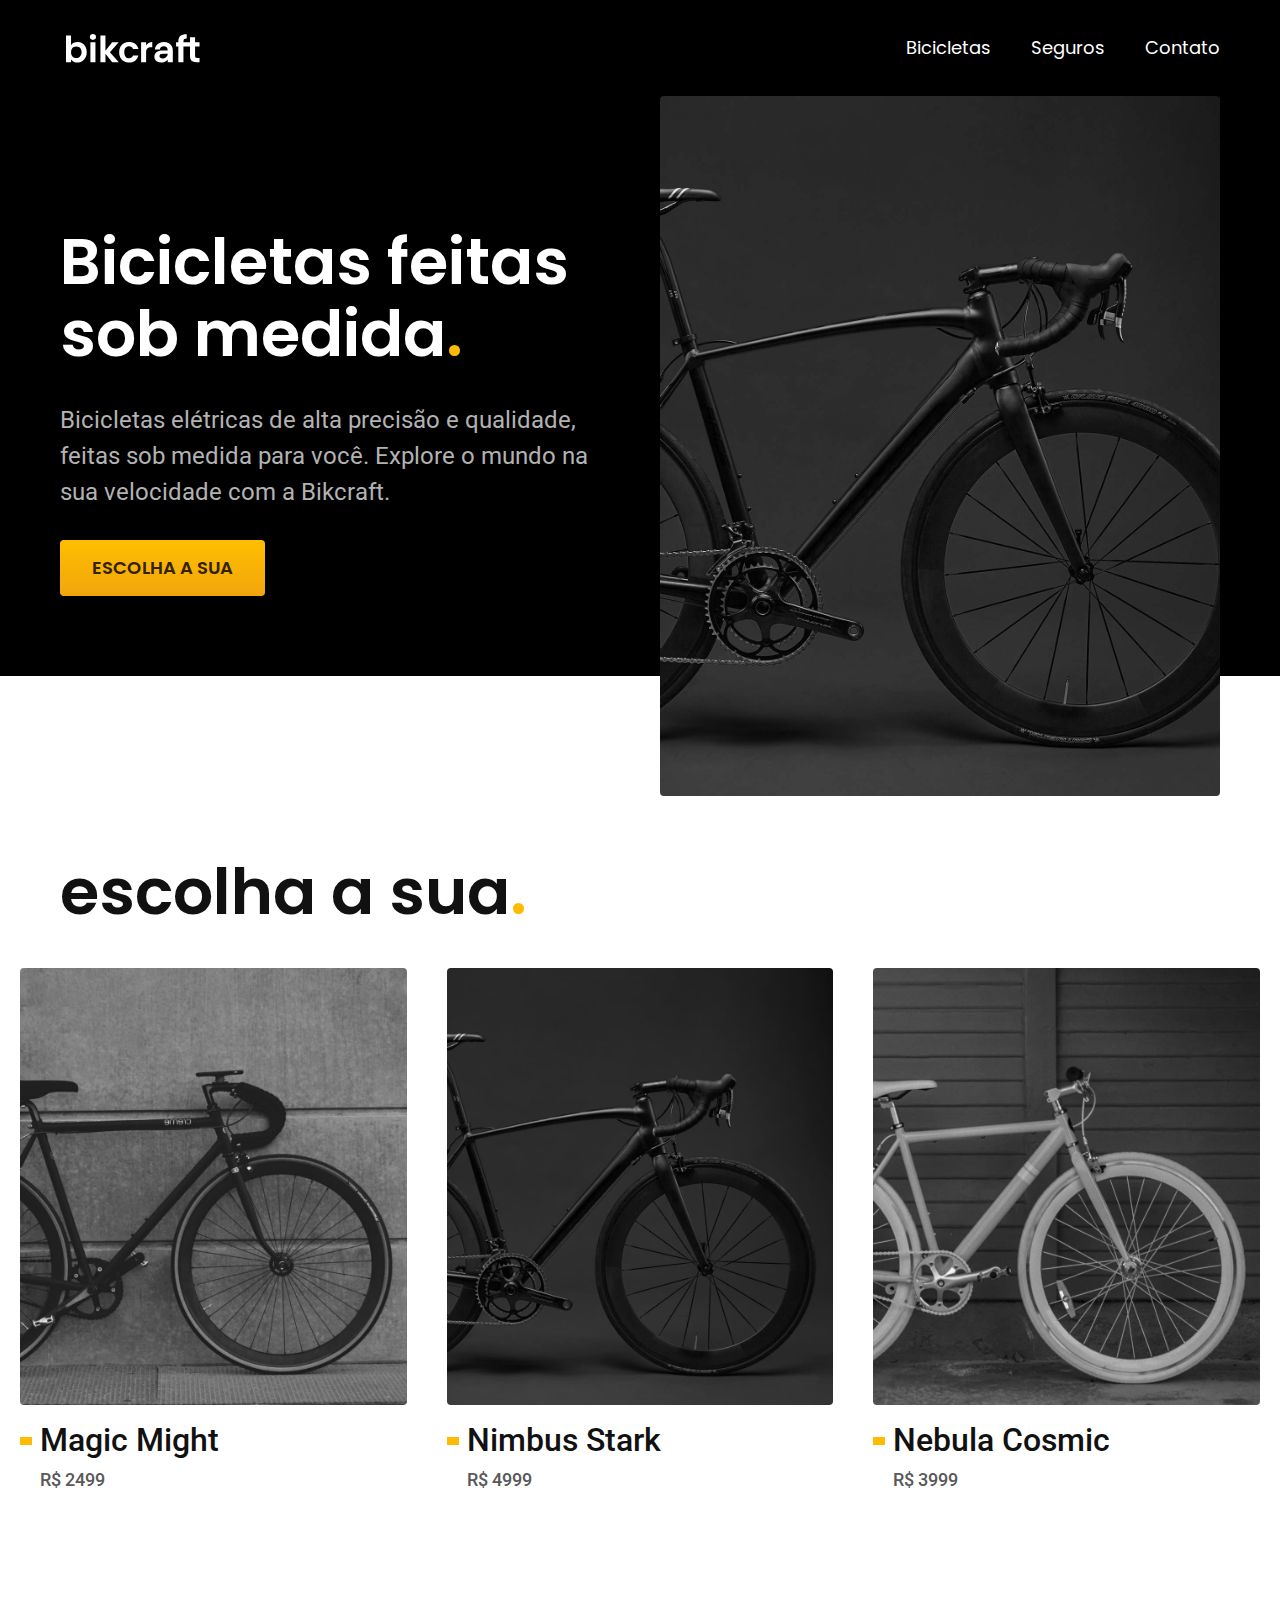
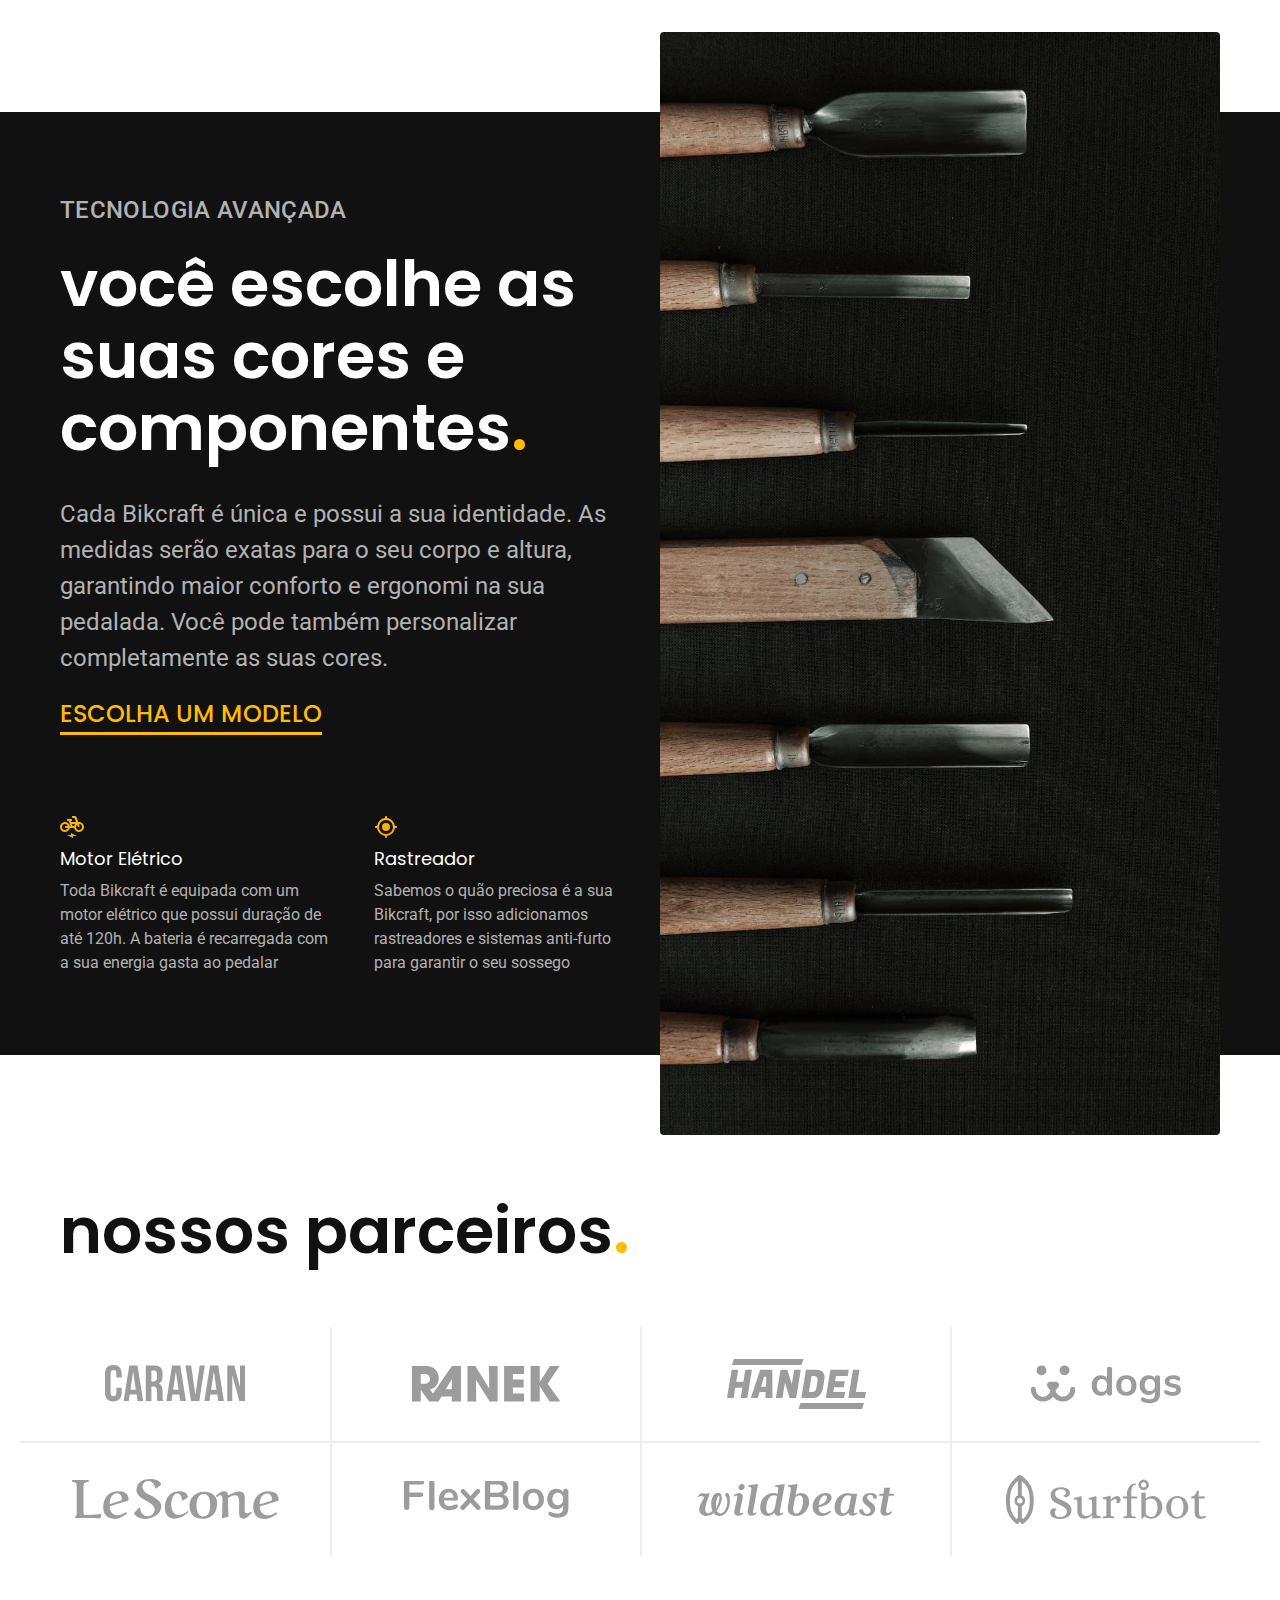
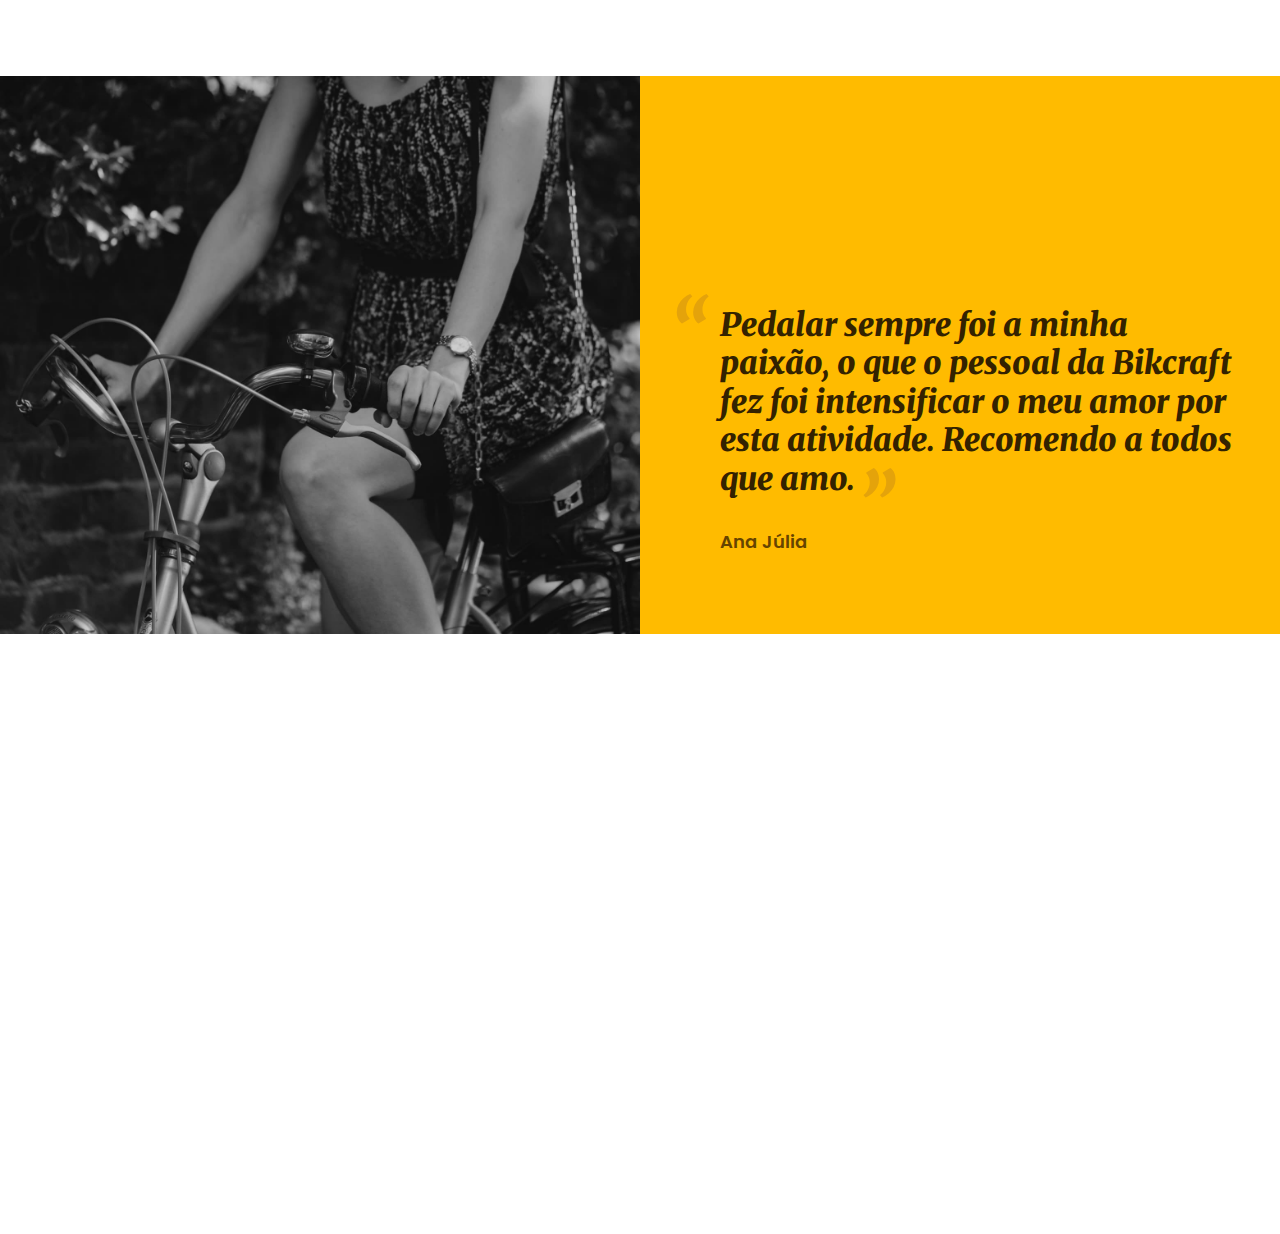
==== index.html @ 371246ab "Parceiros e depoimentos" ====
<!DOCTYPE html>
<html lang="pt-br">

<head>
  <meta charset="UTF-8">
  <meta name="viewport" content="width=device-width, initial-scale=1.0">
  <title>Bikcraft - Bicicletas Eletricas</title>
  <meta name="description" content="Bicicletas elétricas de alta precisão e qualidade, feitas sob medida para o cliente. Explore o mundo na sua velocidade com a Bikcraft.">
  <link rel="stylesheet" href="./css/style.css">

  <link rel="preconnect" href="https://fonts.googleapis.com">
  <link rel="preconnect" href="https://fonts.gstatic.com" crossorigin>
  <link href="https://fonts.googleapis.com/css2?family=Merriweather:ital,wght@1,900&family=Poppins:wght@400;600&family=Roboto:wght@400;500&display=swap" rel="stylesheet">
</head>

<body>
  <header class="header-bg">
    <div class="header container">
      <a href="./">
        <img src="./img/bikcraft.svg" alt="Bikcraft">
      </a>

      <nav aria-label="primaria">
        <ul class="header-menu font-1-m cor-0">
          <li><a href="./bicicletas.html">Bicicletas</a></li>
          <li><a href="./seguros.html">Seguros</a></li>
          <li><a href="./contato.html">Contato</a></li>
        </ul>
      </nav>
    </div>
  </header>

  <main class="introducao-bg">
    <div class="introducao container">
      <div class="introducao-conteudo">
        <h1 class="font-1-xxl">Bicicletas feitas sob medida<span class="cor-p1">.</span></h1>
        <p class="font-2-l cor-5">Bicicletas elétricas de alta precisão e qualidade, feitas sob medida para você. Explore o mundo na sua velocidade com a Bikcraft.</p>
        <a class="botao" href="./bicicletas.html">Escolha a sua</a>
      </div>
      <div>
        <img src="./img/fotos/introducao.jpg" alt="Bicicleta elétrica preta">
      </div>
    </div>
  </main>


  <article class="bicicletas-lista">
    <h2 class="font-1-xxl container">escolha a sua<span class="cor-p1">.</span></h2>

    <ul>
      <li>
        <a href="./bicicletas/magic.html">
          <img src="./img/bicicletas/magic-home.jpg" alt="Bibicleta preta">
          <h3 class="font-1-xl">Magic Might</h3>
          <span class="font-2-m cor-8">R$ 2499</span>
        </a>
      </li>
      <li>
        <a href="./bicicletas/magic.html">
          <img src="./img/bicicletas/nimbus-home.jpg" alt="Bibicleta preta">
          <h3 class="font-1-xl">Nimbus Stark</h3>
          <span class="font-2-m cor-8">R$ 4999</span>
        </a>
      </li>
      <li>
        <a href="./bicicletas/magic.html">
          <img src="./img/bicicletas/nebula-home.jpg" alt="Bibicleta preta">
          <h3 class="font-1-xl">Nebula Cosmic</h3>
          <span class="font-2-m cor-8">R$ 3999</span>
        </a>
      </li>
    </ul>
  </article>


  <article class="tecnologia-bg">
    <div class="tecnologia container">
      <div class="tecnologia-conteudo">
        <span class="font-2-l-b cor-5">Tecnologia Avançada</span>
        <h2 class="font-1-xxl cor-0">você escolhe as suas cores e componentes<span class="cor-p1">.</span></h2>
        <p class="font-2-l cor-5">Cada Bikcraft é única e possui a sua identidade. As medidas serão exatas para o seu corpo e altura, garantindo maior conforto e ergonomi na sua pedalada. Você pode também personalizar completamente as suas cores.</p>
        <a class="link" href="./biclicetas.html">Escolha um modelo</a>
        <div class="tecnologia-vantagens">
          <div>

            <img src="./img/icones/eletrica.svg" alt="">
            <h3 class="font-1-m cor-0">Motor Elétrico</h3>
            <p class="font-2-s cor-5">Toda Bikcraft é equipada com um motor elétrico que possui duração de até 120h. A bateria é recarregada com a sua energia gasta ao pedalar</p>
          </div>

          <div>
            <img src="./img/icones/rastreador.svg" alt="">
            <h3 class="font-1-m cor-0">Rastreador</h3>
            <p class="font-2-s cor-5">Sabemos o quão preciosa é a sua Bikcraft, por isso adicionamos rastreadores e sistemas anti-furto para garantir o seu sossego</p>
          </div>
        </div>
      </div>
      <div class="tecnologia-imagem">
        <img src="./img/fotos/tecnologia.jpg" alt="">
      </div>
    </div>
  </article>

  <section class="parceiros" aria-label="Nossos Parceiros">
    <h2 class="font-1-xxl container">nossos parceiros<span class="cor-p1">.</span></h2>

    <ul>
      <li><img src="./img/parceiros/caravan.svg" alt="caravan"></li>
      <li><img src="./img/parceiros/ranek.svg" alt="ranek"></li>
      <li><img src="./img/parceiros/handel.svg" alt="handel"></li>
      <li><img src="./img/parceiros/dogs.svg" alt="dogs.svg"></li>
      <li><img src="./img/parceiros/lescone.svg" alt="caravan"></li>
      <li><img src="./img/parceiros/flexblog.svg" alt="caravan"></li>
      <li><img src="./img/parceiros/wildbeast.svg" alt="caravan"></li>
      <li><img src="./img/parceiros/surfbot.svg" alt="caravan"></li>
    </ul>
  </section>

  <section class="depoimento" aria-label="Depoimento">
    <div>
      <img src="./img/fotos/depoimento.jpg" alt="Pessoa pedalando uma bicicleta Bikcraft">
    </div>
    <div class="depoimento-conteudo">
      <blockquote class="font-1-xl cor-p5">
        <p>Pedalar sempre foi a minha paixão, o que o pessoal da Bikcraft fez foi intensificar o meu amor por esta atividade. Recomendo a todos que amo.</p>
      </blockquote>
      <span class="font-1-m-b cor-p4">Ana Júlia</span>
    </div>

  </section>
</body>

</html>
---- css/style.css ----
@import "./global/global.css";
@import "./global/header.css";
@import "./utilidades/cores.css";
/* Utilidades */
@import "./utilidades/componentes.css";
@import "./utilidades/tipografia.css";
/* Home */
@import "./home/introducao.css";
@import "./home/tecnologia.css";
@import "./home/parceiros.css";
@import "./home/depoimento.css";

/*Bicicletas*/
@import "./bicicletas/bicicletas-lista.css";
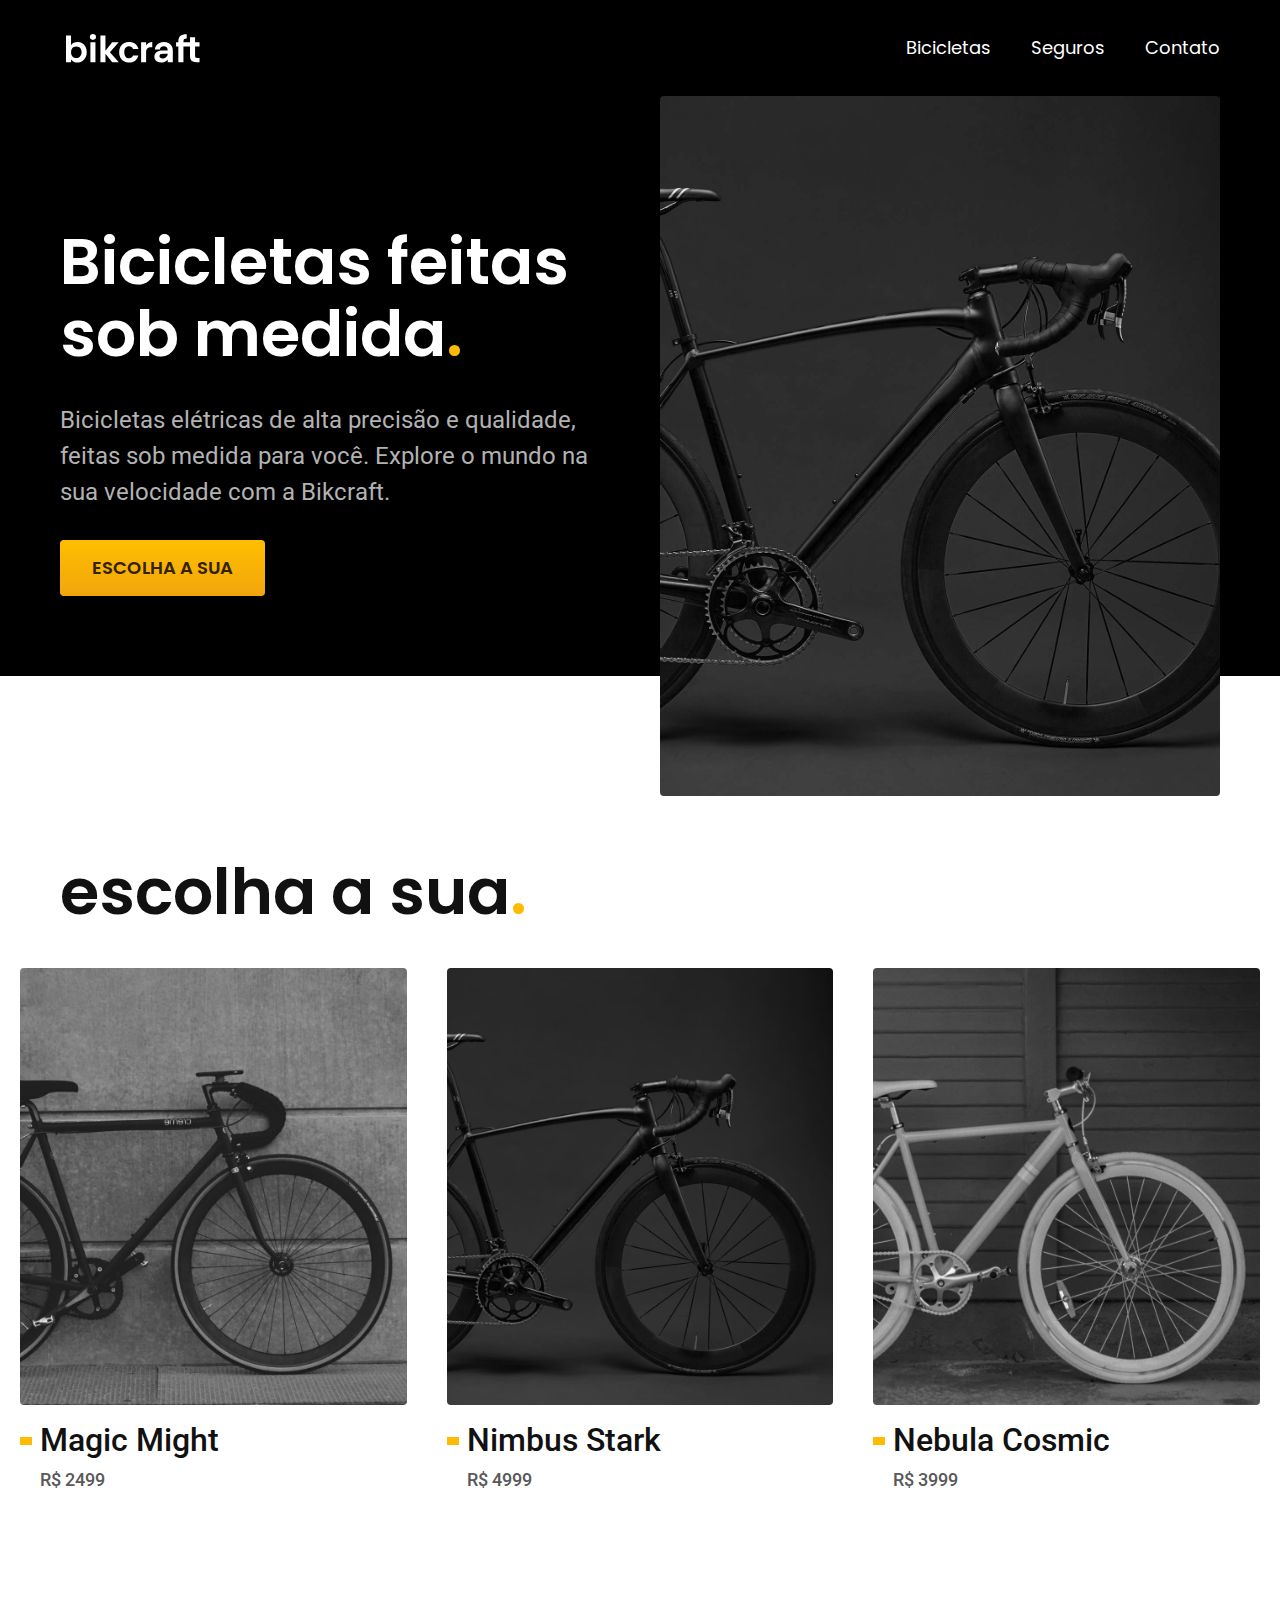
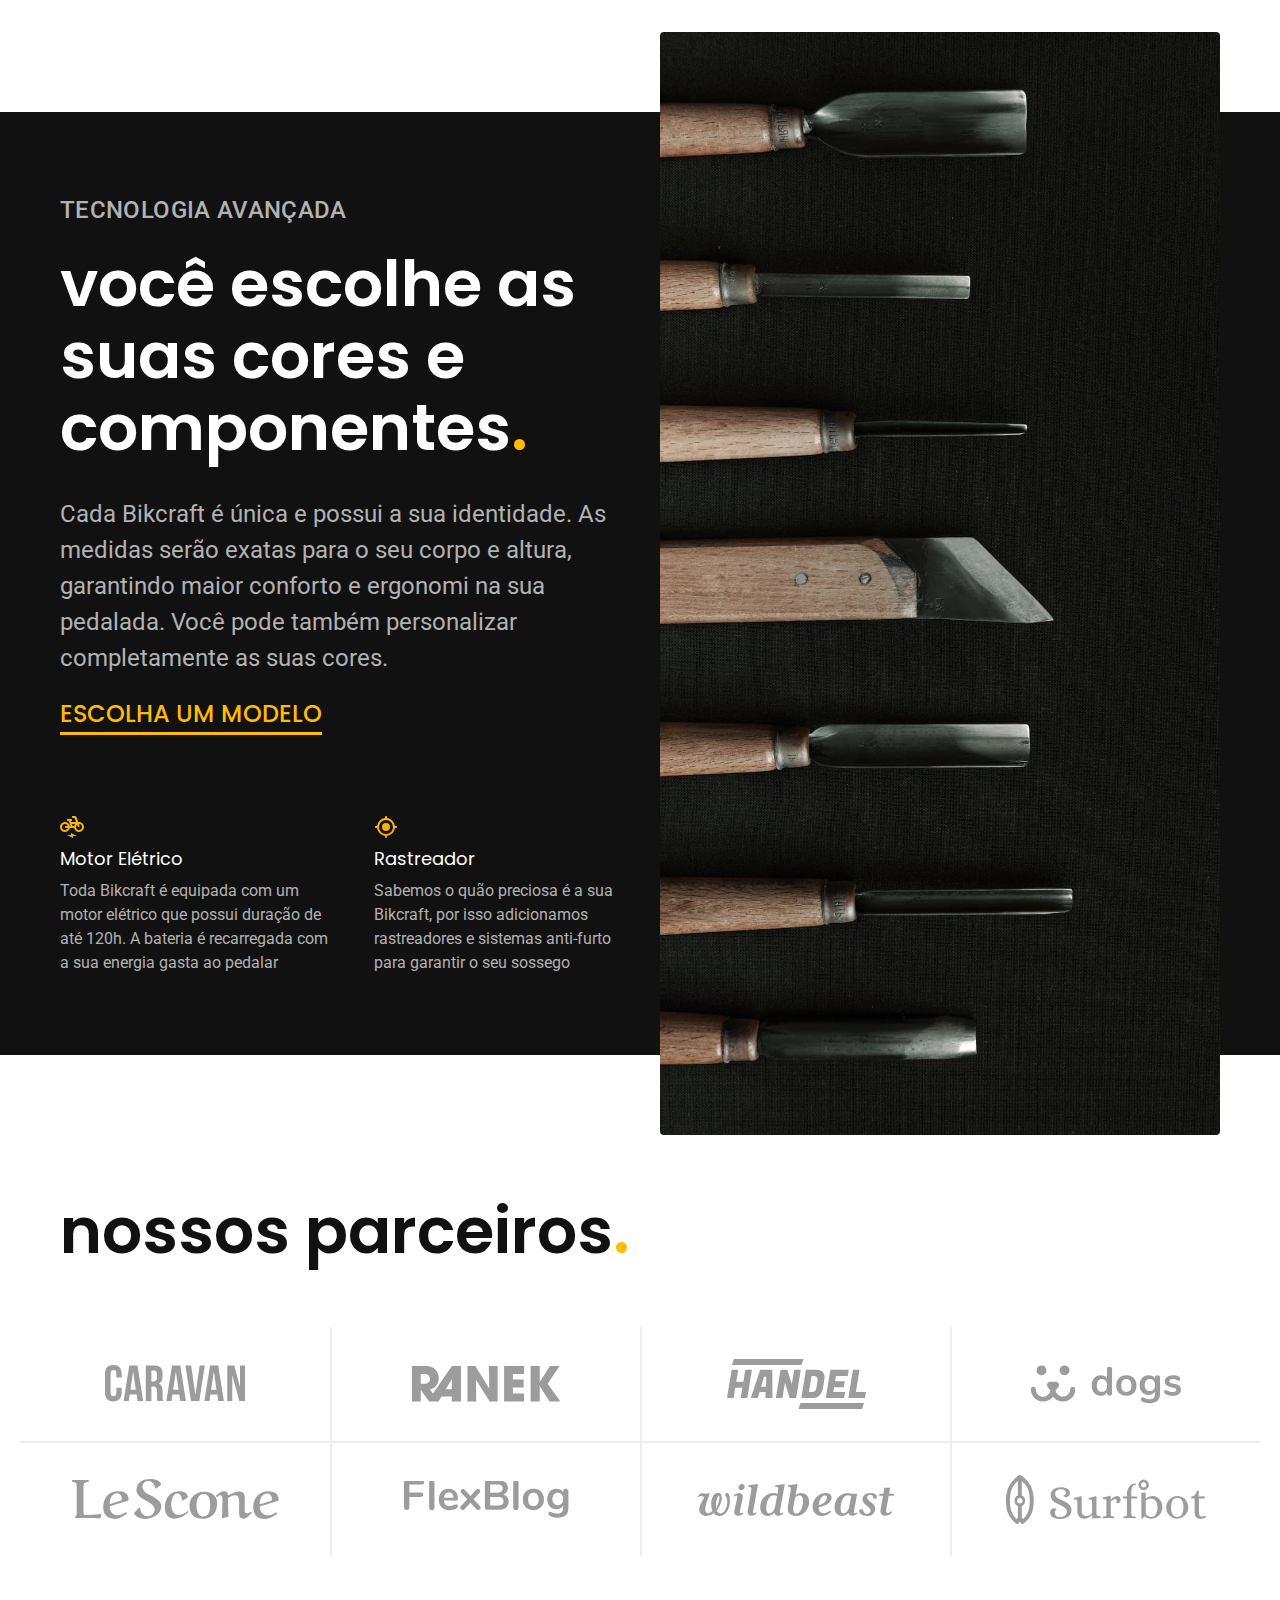
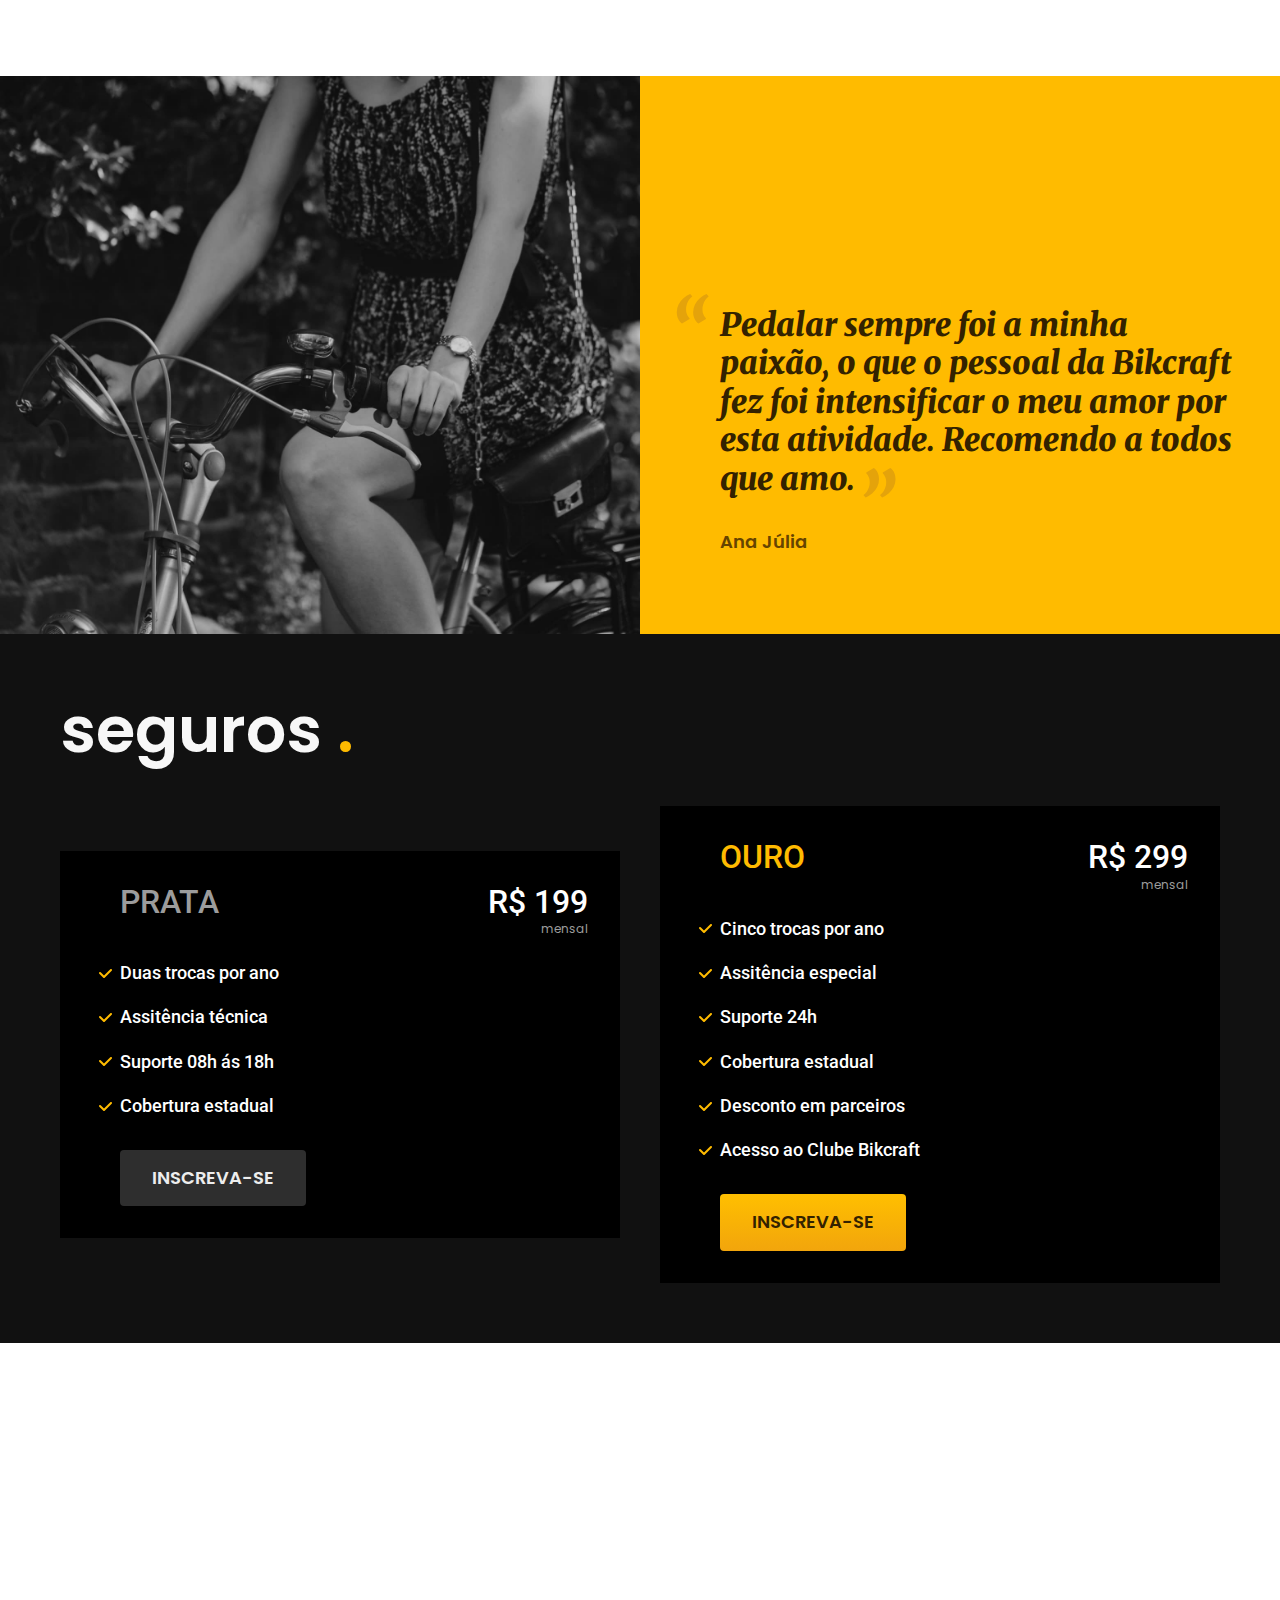
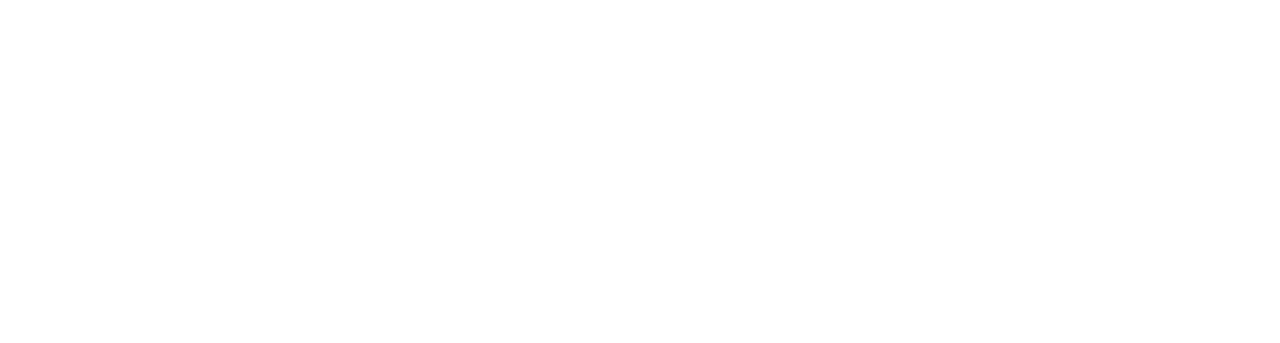
==== commit 57629af6: "Seguros" ====
--- a/index.html
+++ b/index.html
@@ -126,8 +126,38 @@
       </blockquote>
       <span class="font-1-m-b cor-p4">Ana Júlia</span>
     </div>
+  </section>
 
-  </section>
+  <article class="seguros-bg">
+    <div class="seguros container">
+      <h2 class="font-1-xxl cor-1">seguros <span class="cor-p1">.</span></h2>
+      <div class="seguros-item">
+        <h3 class="font-1-xl cor-6">PRATA</h3>
+        <span class="font-1-xl cor-0">R$ 199 <span class="font-1-xs cor-6">mensal</span></span>
+        <ul class="font-2-m cor-0">
+          <li>Duas trocas por ano</li>
+          <li>Assitência técnica</li>
+          <li>Suporte 08h ás 18h</li>
+          <li>Cobertura estadual</li>
+        </ul>
+        <a class="botao secundario" href="./orcamento.html">Inscreva-se</a>
+      </div>
+
+      <div class="seguros-item">
+        <h3 class="font-1-xl cor-p1">OURO</h3>
+        <span class="font-1-xl cor-0">R$ 299 <span class="font-1-xs cor-6">mensal</span></span>
+        <ul class="font-2-m cor-0">
+          <li>Cinco trocas por ano</li>
+          <li>Assitência especial</li>
+          <li>Suporte 24h</li>
+          <li>Cobertura estadual</li>
+          <li>Desconto em parceiros</li>
+          <li>Acesso ao Clube Bikcraft</li>
+        </ul>
+        <a class="botao" href="./orcamento.html">Inscreva-se</a>
+      </div>
+    </div>
+  </article>
 </body>
 
 </html>--- a/css/style.css
+++ b/css/style.css
@@ -12,3 +12,6 @@
 
 /*Bicicletas*/
 @import "./bicicletas/bicicletas-lista.css";
+
+/*Seguros*/
+@import "./seguros/seguros.css";
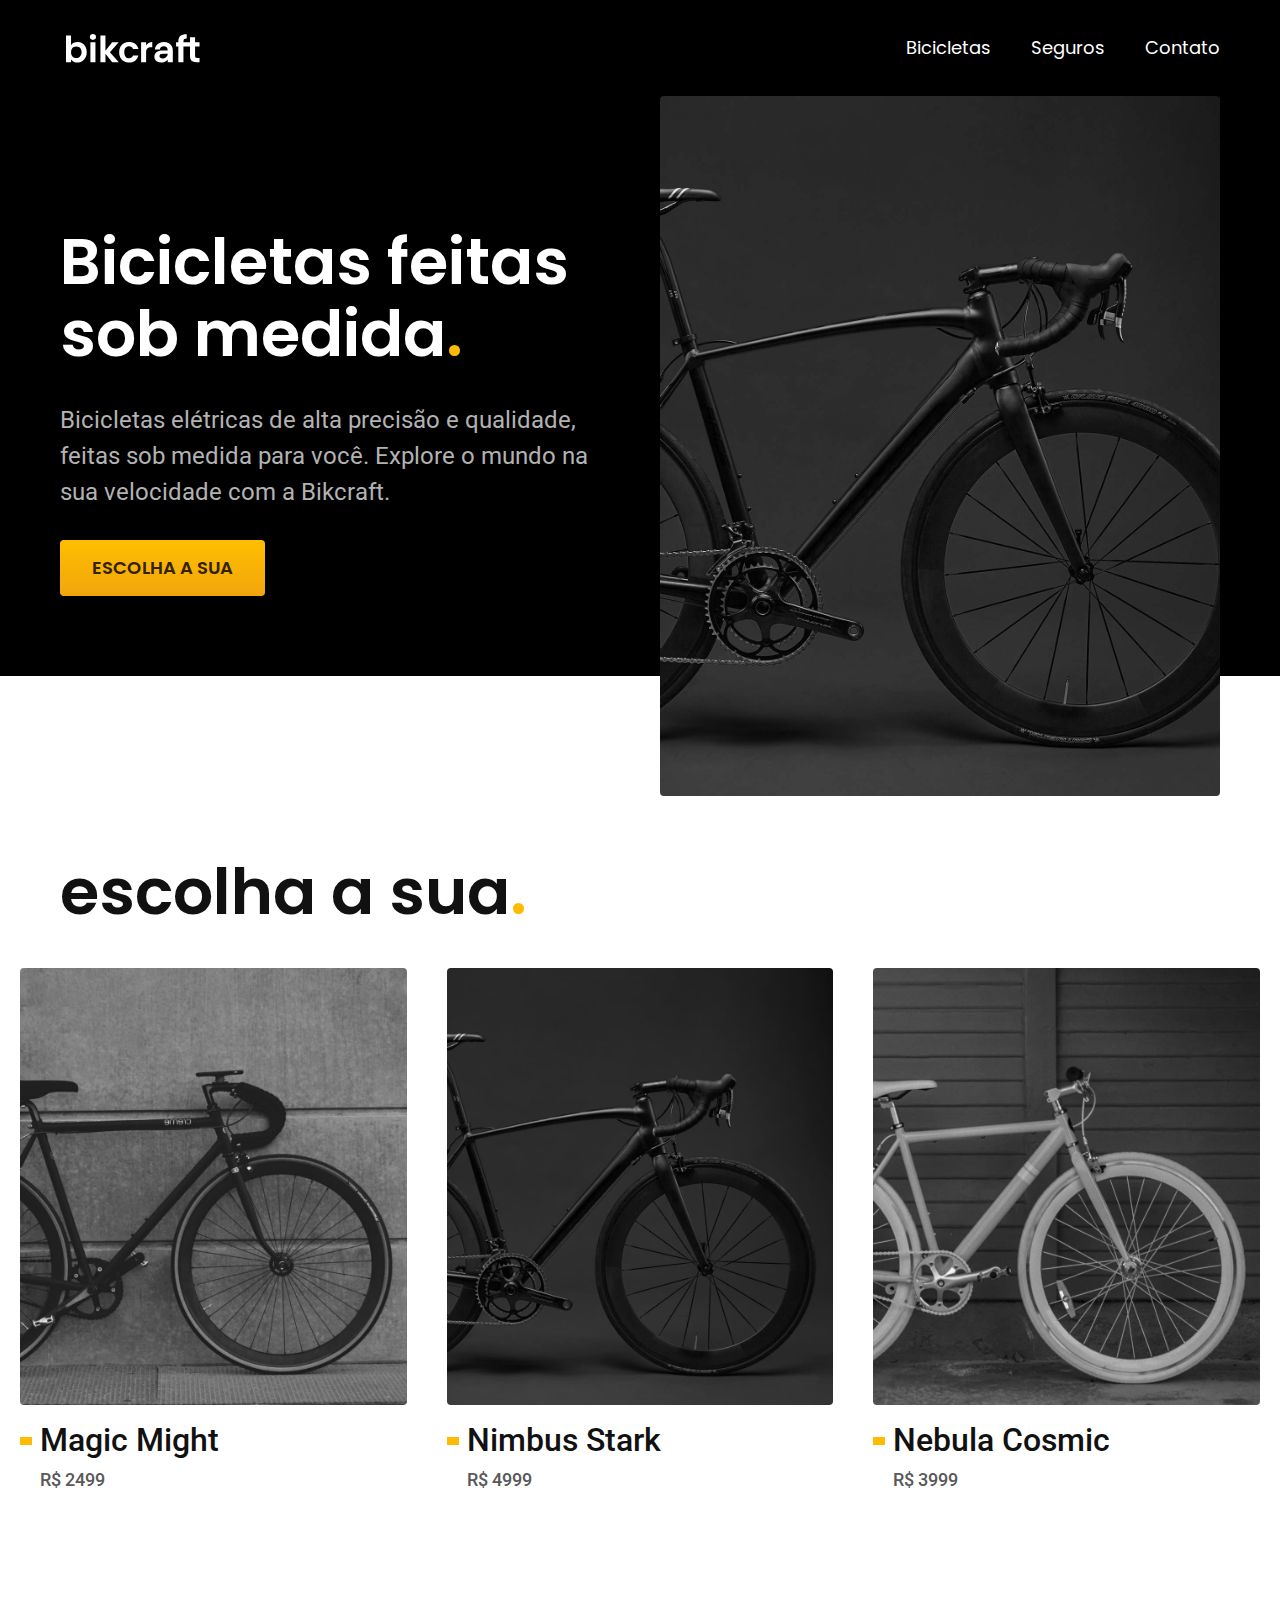
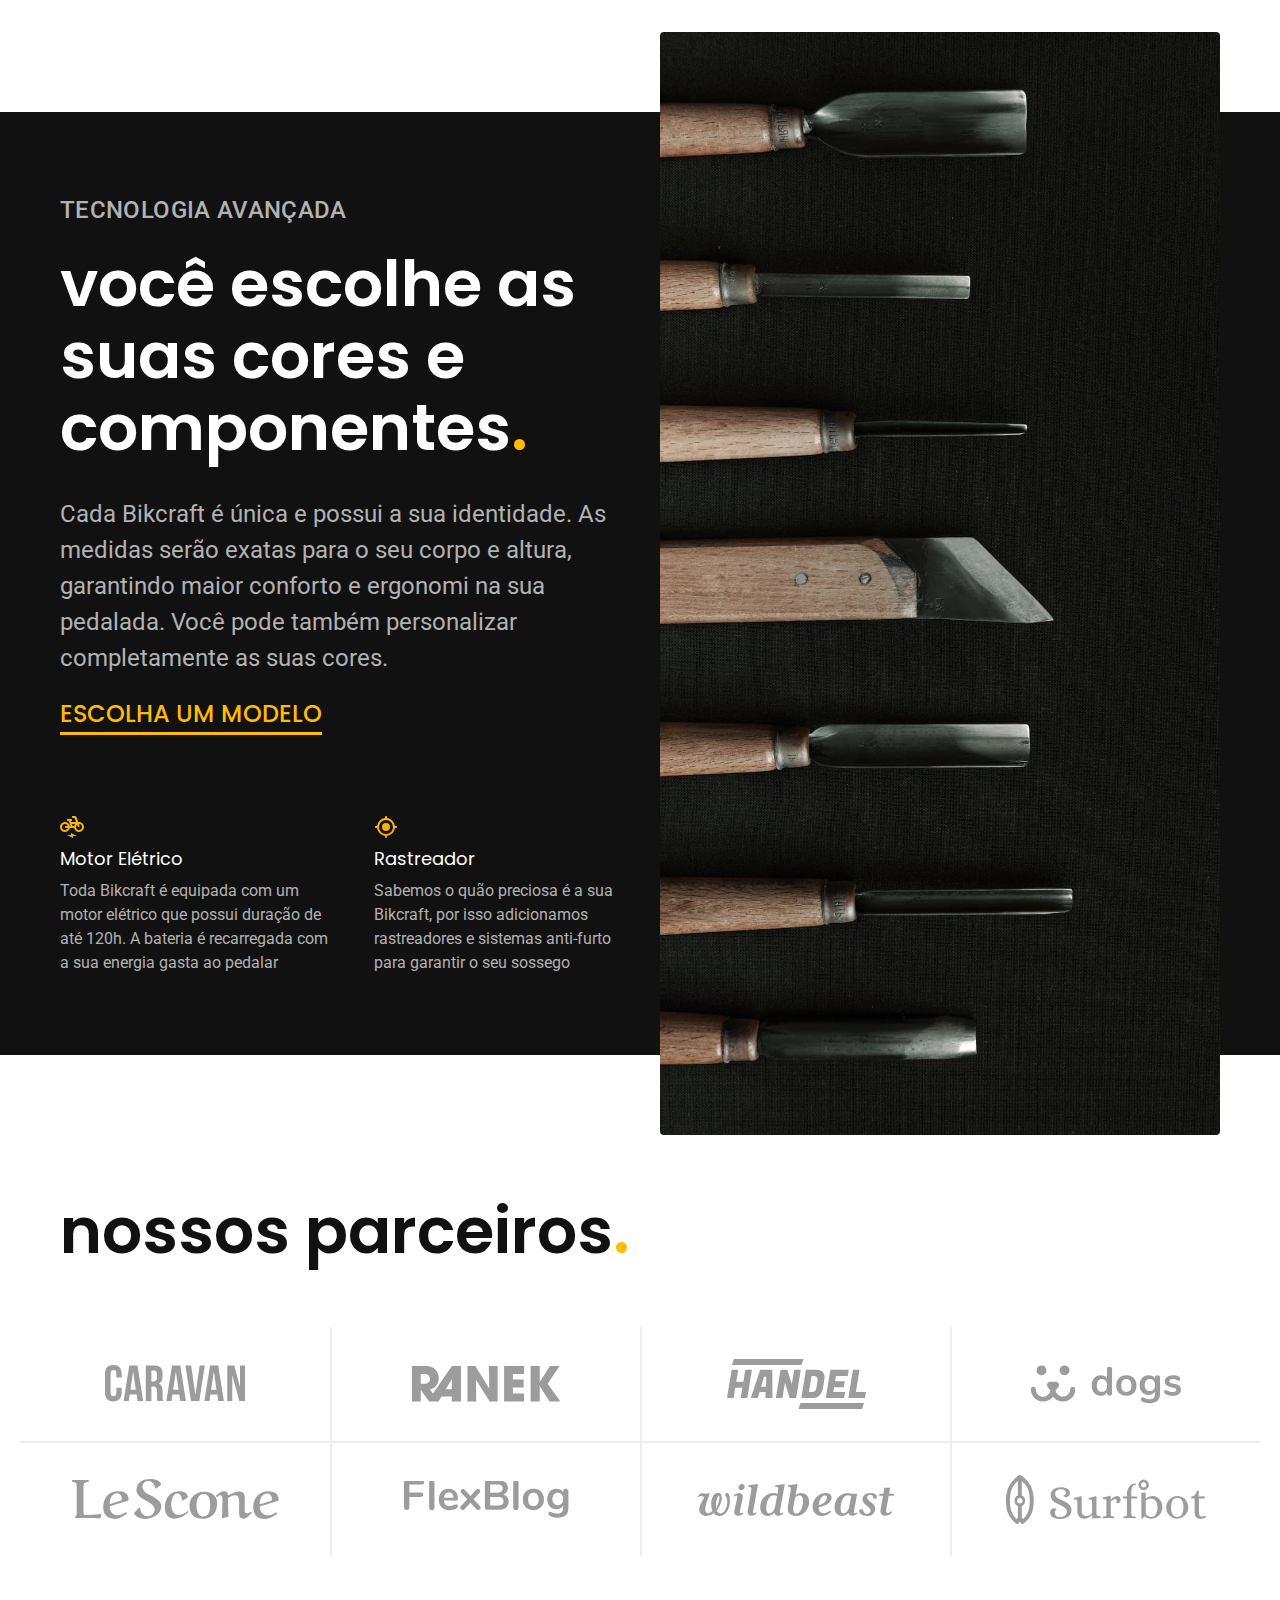
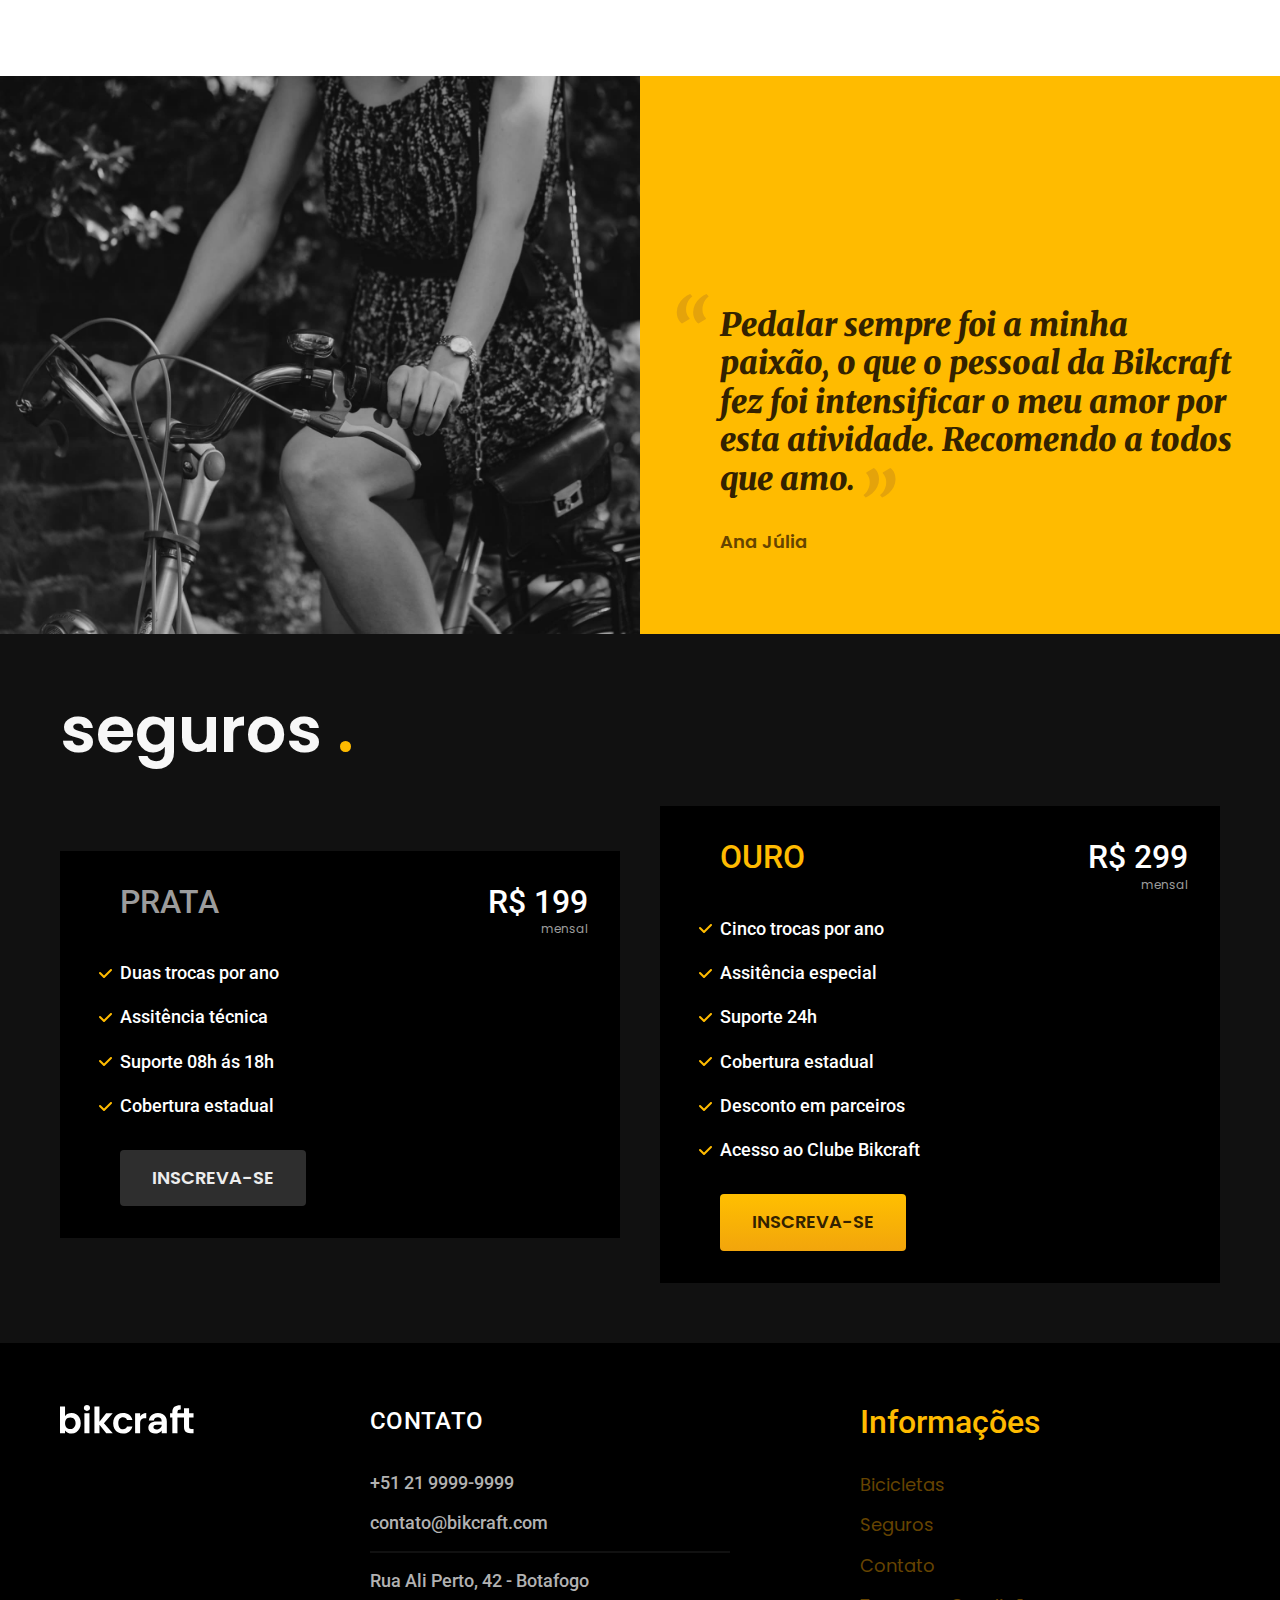
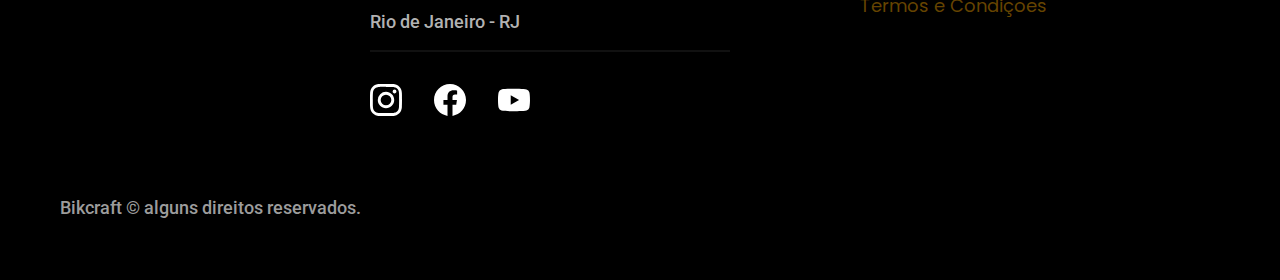
==== commit 06210da6: "footer" ====
--- a/index.html
+++ b/index.html
@@ -158,6 +158,41 @@
       </div>
     </div>
   </article>
+
+  <footer class="footer-bg">
+    <div class="footer container">
+      <img src="./img/bikcraft.svg" alt="Bikcraft">
+      <div class="footer-contato">
+        <h3 class="font-2-l-b cor-0">Contato</h3>
+        <ul class="font-2-m cor-5">
+          <li><a href="tel: +552199999999"></a>+51 21 9999-9999</li>
+          <li><a href="mailto:contato@bikcraft.com"></a>contato@bikcraft.com</li>
+          <li>Rua Ali Perto, 42 - Botafogo</li>
+          <li>Rio de Janeiro - RJ</li>
+        </ul>
+        <div class="footer-redes">
+          <a href="./">
+            <img src="./img/redes/instagram.svg" alt="Instagram"></a>
+          <a href="./">
+            <img src="./img/redes/facebook.svg" alt="Facebook.svg"></a>
+          <a href="./">
+            <img src="./img/redes/youtube.svg" alt="Youtube.svg"></a>
+        </div>
+      </div>
+      <div class="footer-informacoes">
+        <h3 class="font-1-xl cor-p1">Informações</h3>
+        <nav>
+          <ul class="font-1-m cor-p4">
+            <li><a href="./bicicletas.html">Bicicletas</a></li>
+            <li><a href="./seguros.html">Seguros</a></li>
+            <li><a href="./contato.html">Contato</a></li>
+            <li><a href="./termos.html">Termos e Condições</a></li>
+          </ul>
+        </nav>
+      </div>
+      <p class="footer-copy font-2-m cor-6">Bikcraft © alguns direitos reservados.</p>
+    </div>
+  </footer>
 </body>
 
 </html>--- a/css/style.css
+++ b/css/style.css
@@ -1,6 +1,7 @@
 @import "./global/global.css";
 @import "./global/header.css";
 @import "./utilidades/cores.css";
+@import "./global/footer.css";
 /* Utilidades */
 @import "./utilidades/componentes.css";
 @import "./utilidades/tipografia.css";
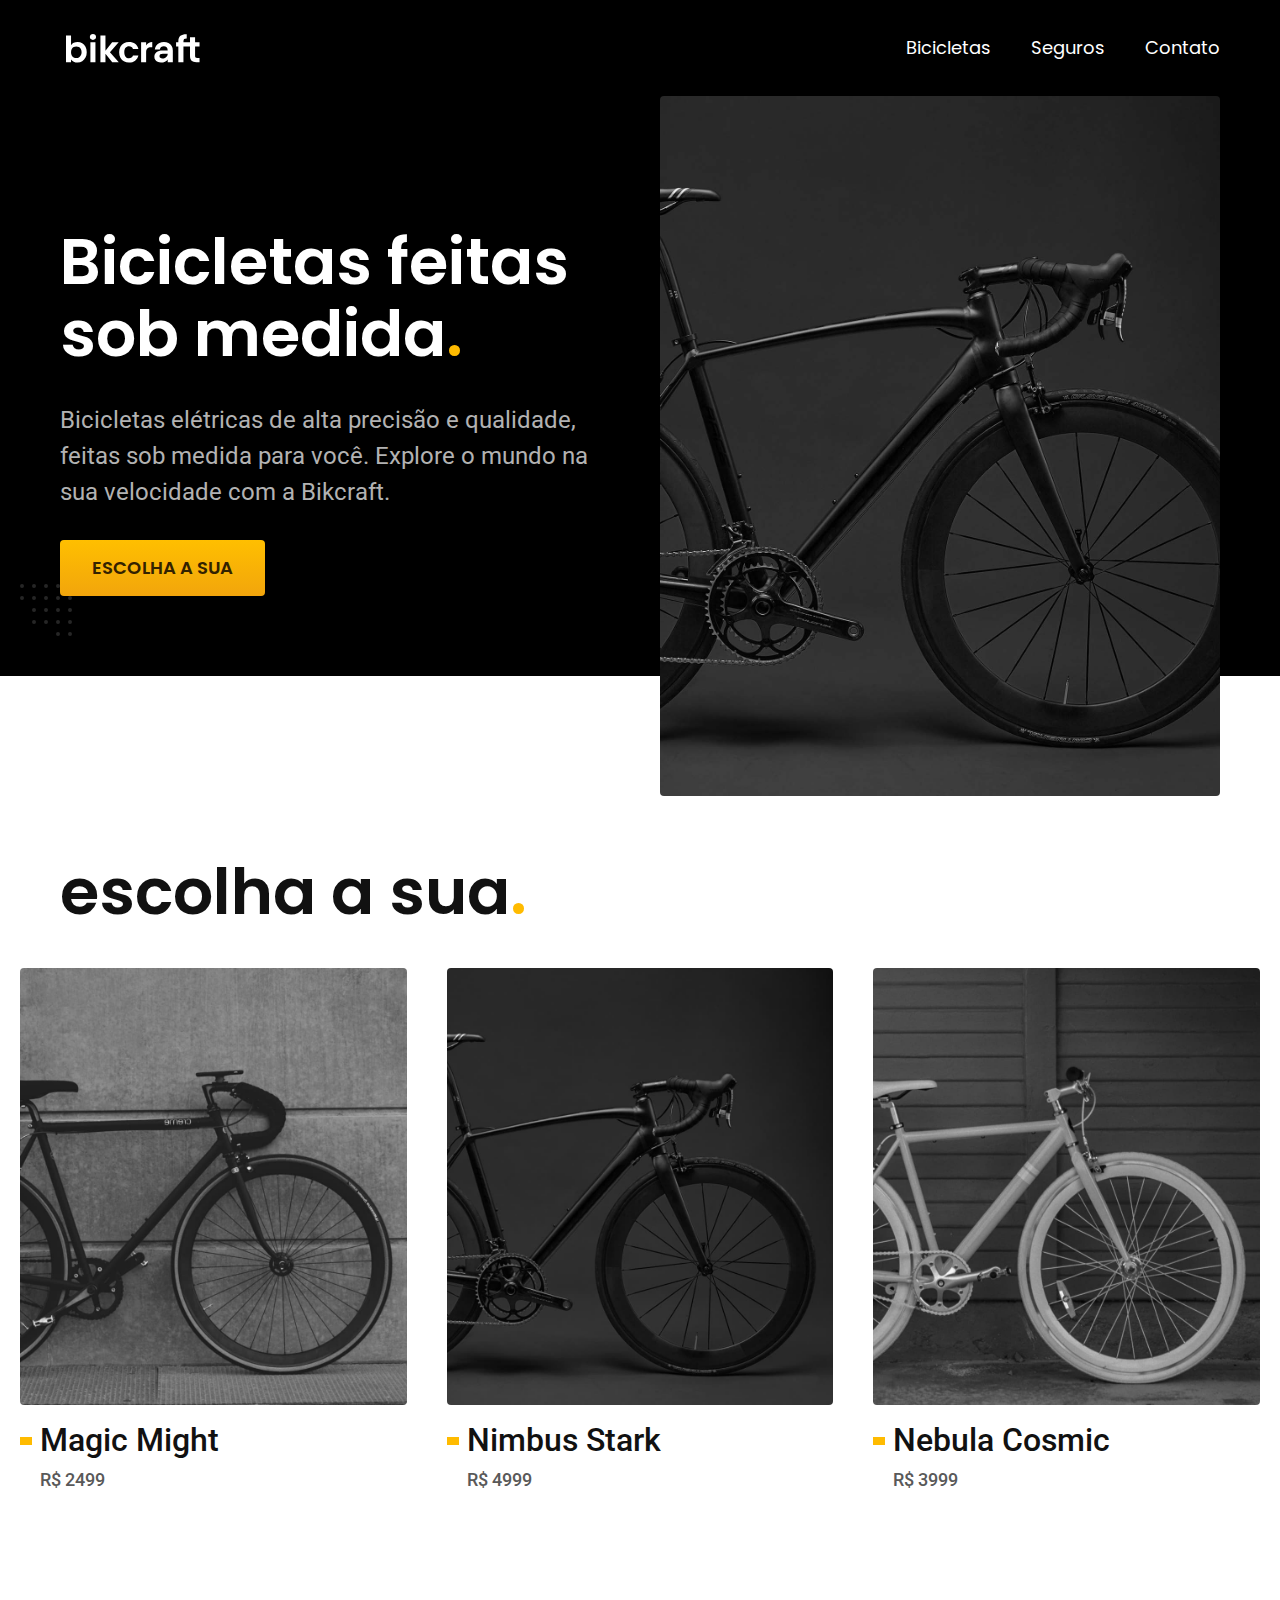
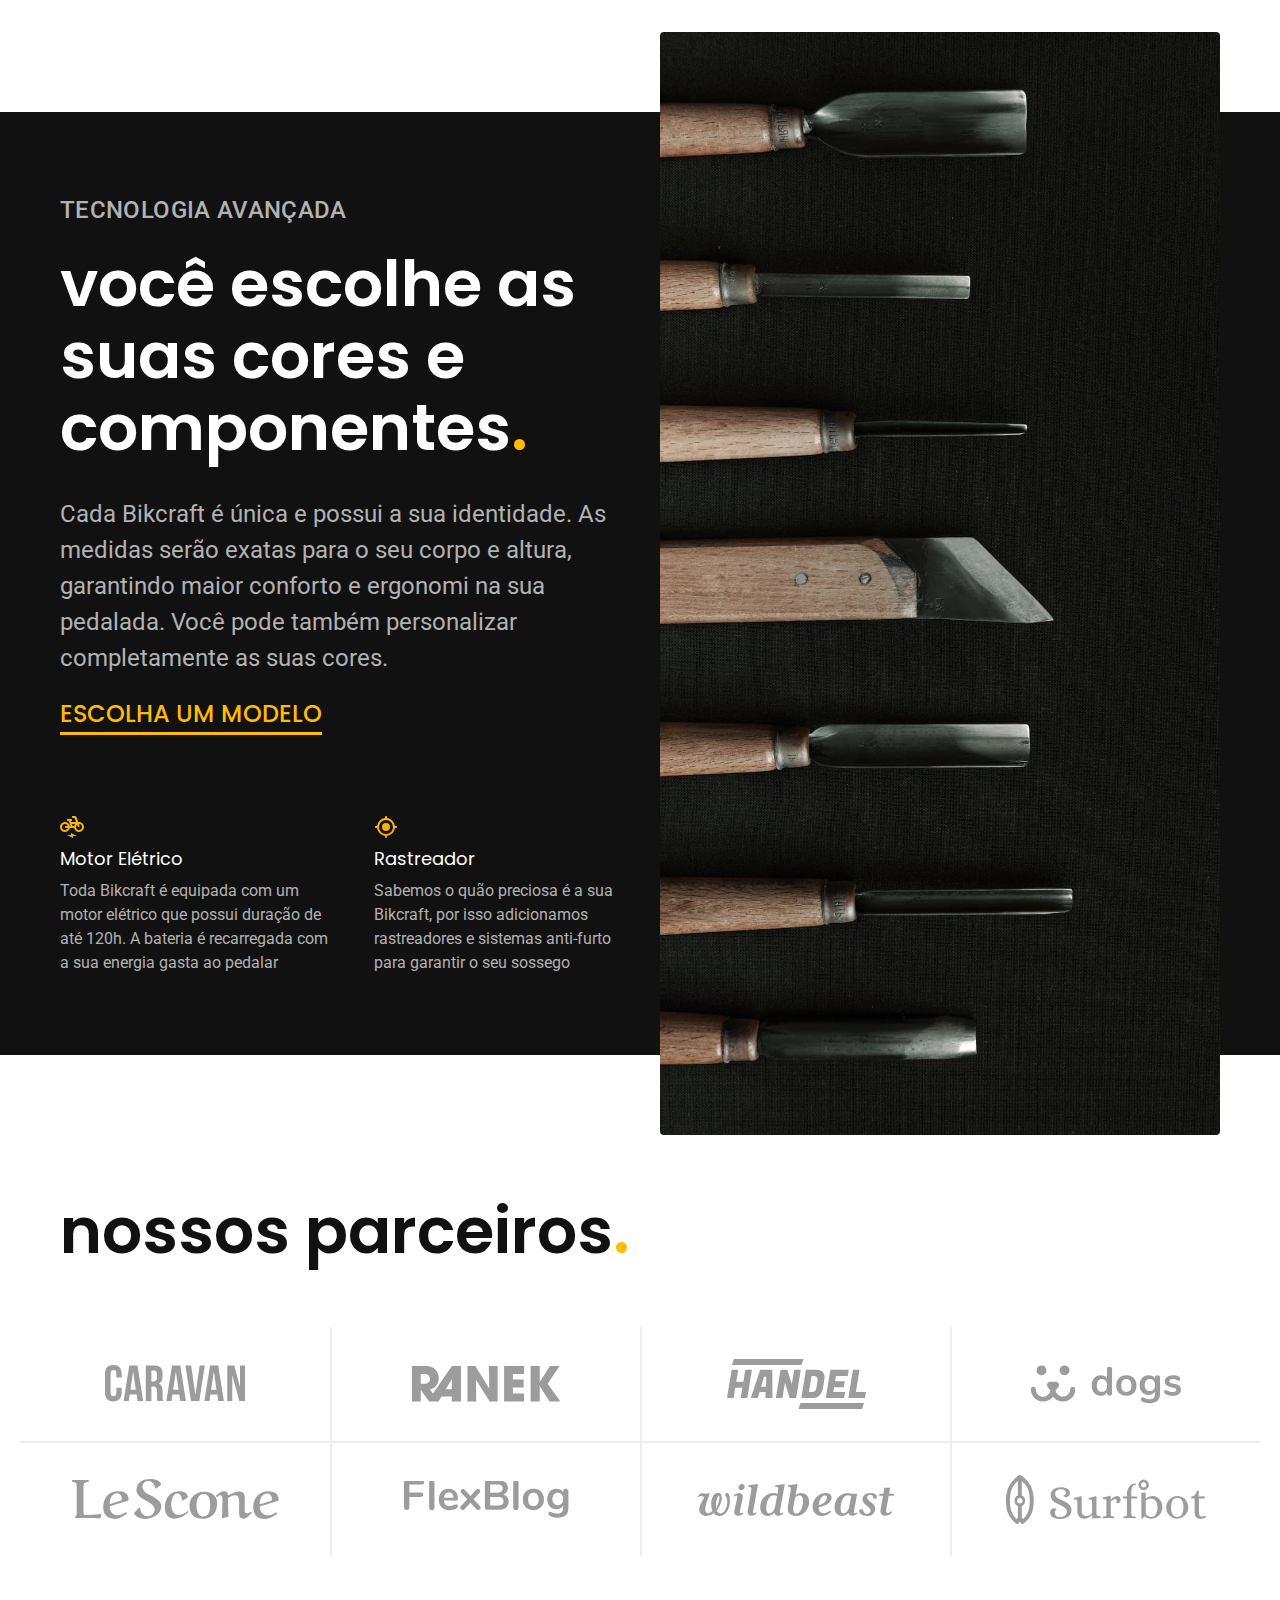
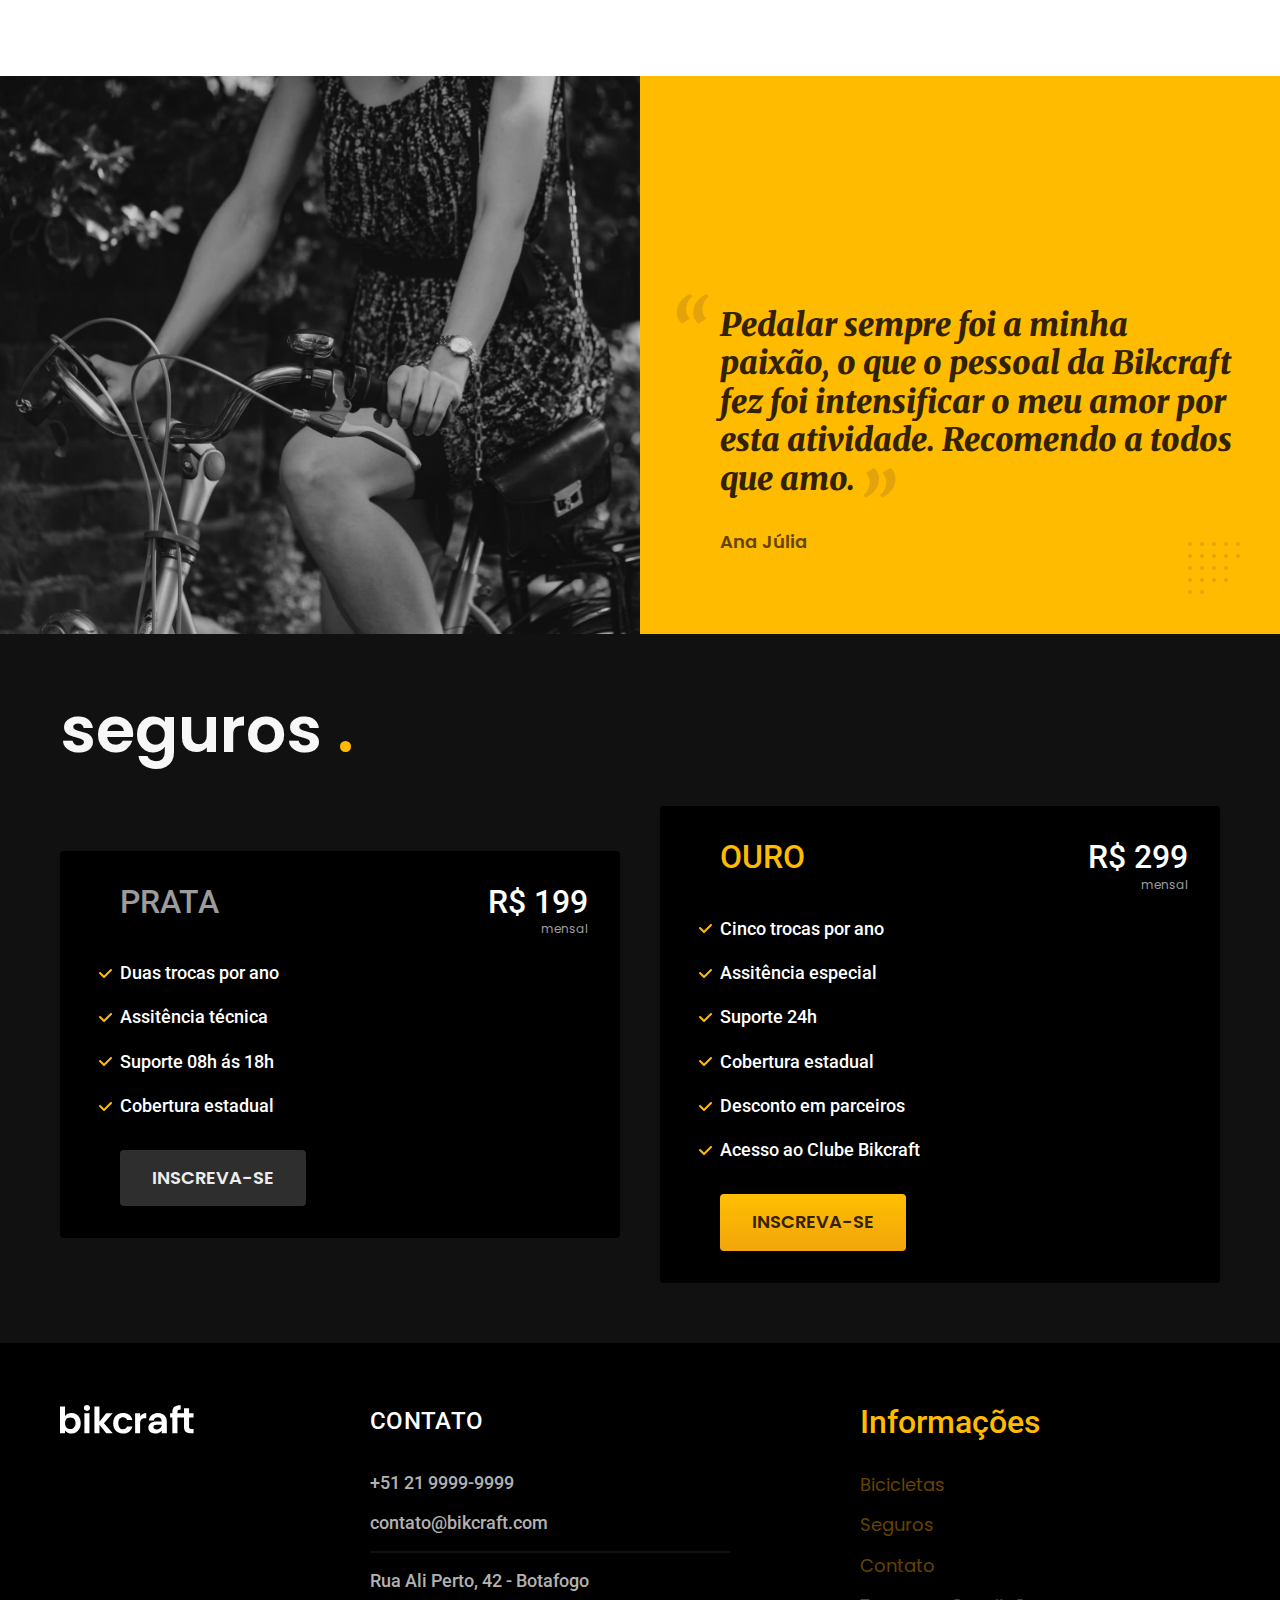
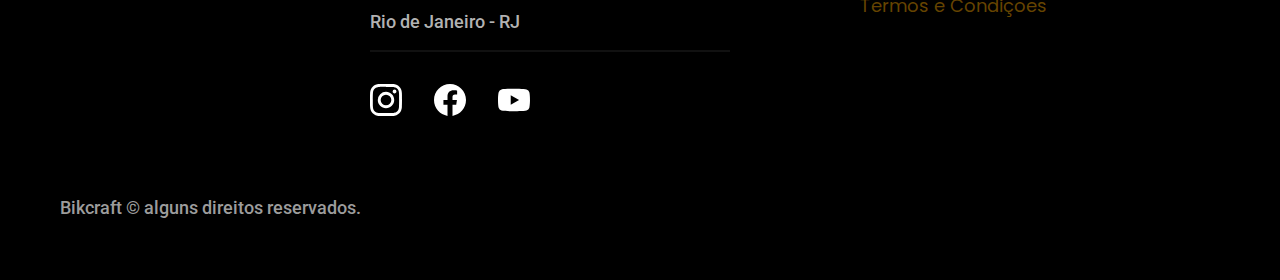
==== commit 92bbfb3a: "Otimizações" ====
--- a/index.html
+++ b/index.html
@@ -6,6 +6,8 @@
   <meta name="viewport" content="width=device-width, initial-scale=1.0">
   <title>Bikcraft - Bicicletas Eletricas</title>
   <meta name="description" content="Bicicletas elétricas de alta precisão e qualidade, feitas sob medida para o cliente. Explore o mundo na sua velocidade com a Bikcraft.">
+
+  <link rel="preload" href="./css/style.css" as="style">
   <link rel="stylesheet" href="./css/style.css">
 
   <link rel="preconnect" href="https://fonts.googleapis.com">
@@ -17,7 +19,7 @@
   <header class="header-bg">
     <div class="header container">
       <a href="./">
-        <img src="./img/bikcraft.svg" alt="Bikcraft">
+        <img src="./img/bikcraft.svg" width="136" height="32" alt="Bikcraft">
       </a>
 
       <nav aria-label="primaria">
@@ -37,9 +39,10 @@
         <p class="font-2-l cor-5">Bicicletas elétricas de alta precisão e qualidade, feitas sob medida para você. Explore o mundo na sua velocidade com a Bikcraft.</p>
         <a class="botao" href="./bicicletas.html">Escolha a sua</a>
       </div>
-      <div>
-        <img src="./img/fotos/introducao.jpg" alt="Bicicleta elétrica preta">
-      </div>
+      <picture>
+        <source media="(max-width: 800px)" srcset="./img/bicicletas/nimbus.jpg">
+        <img src="./img/fotos/introducao.jpg" width="1280" height="1600" alt="Bicicleta elétrica preta">
+      </picture>
     </div>
   </main>
 
@@ -50,21 +53,21 @@
     <ul>
       <li>
         <a href="./bicicletas/magic.html">
-          <img src="./img/bicicletas/magic-home.jpg" alt="Bibicleta preta">
+          <img src="./img/bicicletas/magic-home.jpg" width="920" height="1040" alt="Bibicleta preta">
           <h3 class="font-1-xl">Magic Might</h3>
           <span class="font-2-m cor-8">R$ 2499</span>
         </a>
       </li>
       <li>
         <a href="./bicicletas/magic.html">
-          <img src="./img/bicicletas/nimbus-home.jpg" alt="Bibicleta preta">
+          <img src="./img/bicicletas/nimbus-home.jpg" width="920" height="1040" alt="Bibicleta preta">
           <h3 class="font-1-xl">Nimbus Stark</h3>
           <span class="font-2-m cor-8">R$ 4999</span>
         </a>
       </li>
       <li>
         <a href="./bicicletas/magic.html">
-          <img src="./img/bicicletas/nebula-home.jpg" alt="Bibicleta preta">
+          <img src="./img/bicicletas/nebula-home.jpg" width="920" height="1040" alt="Bibicleta preta">
           <h3 class="font-1-xl">Nebula Cosmic</h3>
           <span class="font-2-m cor-8">R$ 3999</span>
         </a>
@@ -83,20 +86,20 @@
         <div class="tecnologia-vantagens">
           <div>
 
-            <img src="./img/icones/eletrica.svg" alt="">
+            <img src="./img/icones/eletrica.svg" width="24" height="24" alt="">
             <h3 class="font-1-m cor-0">Motor Elétrico</h3>
             <p class="font-2-s cor-5">Toda Bikcraft é equipada com um motor elétrico que possui duração de até 120h. A bateria é recarregada com a sua energia gasta ao pedalar</p>
           </div>
 
           <div>
-            <img src="./img/icones/rastreador.svg" alt="">
+            <img src="./img/icones/rastreador.svg" width="24" height="24" alt="">
             <h3 class="font-1-m cor-0">Rastreador</h3>
             <p class="font-2-s cor-5">Sabemos o quão preciosa é a sua Bikcraft, por isso adicionamos rastreadores e sistemas anti-furto para garantir o seu sossego</p>
           </div>
         </div>
       </div>
       <div class="tecnologia-imagem">
-        <img src="./img/fotos/tecnologia.jpg" alt="">
+        <img src="./img/fotos/tecnologia.jpg" width="1200" height="1920" alt="">
       </div>
     </div>
   </article>
@@ -105,20 +108,20 @@
     <h2 class="font-1-xxl container">nossos parceiros<span class="cor-p1">.</span></h2>
 
     <ul>
-      <li><img src="./img/parceiros/caravan.svg" alt="caravan"></li>
-      <li><img src="./img/parceiros/ranek.svg" alt="ranek"></li>
-      <li><img src="./img/parceiros/handel.svg" alt="handel"></li>
-      <li><img src="./img/parceiros/dogs.svg" alt="dogs.svg"></li>
-      <li><img src="./img/parceiros/lescone.svg" alt="caravan"></li>
-      <li><img src="./img/parceiros/flexblog.svg" alt="caravan"></li>
-      <li><img src="./img/parceiros/wildbeast.svg" alt="caravan"></li>
-      <li><img src="./img/parceiros/surfbot.svg" alt="caravan"></li>
+      <li><img src="./img/parceiros/caravan.svg" width="140" height="38" alt="caravan"></li>
+      <li><img src="./img/parceiros/ranek.svg" width="149" height="36" alt="ranek"></li>
+      <li><img src="./img/parceiros/handel.svg" width="139" height="50" alt="handel"></li>
+      <li><img src="./img/parceiros/dogs.svg" width="152" height="39" alt="dogs.svg"></li>
+      <li><img src="./img/parceiros/lescone.svg" width="208" height="41" alt="caravan"></li>
+      <li><img src="./img/parceiros/flexblog.svg" width="165" height="38" alt="caravan"></li>
+      <li><img src="./img/parceiros/wildbeast.svg" width="196" height="34" alt="caravan"></li>
+      <li><img src="./img/parceiros/surfbot.svg" width="200" height="49" alt="caravan"></li>
     </ul>
   </section>
 
   <section class="depoimento" aria-label="Depoimento">
     <div>
-      <img src="./img/fotos/depoimento.jpg" alt="Pessoa pedalando uma bicicleta Bikcraft">
+      <img src="./img/fotos/depoimento.jpg" width="1560" height="1360" alt="Pessoa pedalando uma bicicleta Bikcraft">
     </div>
     <div class="depoimento-conteudo">
       <blockquote class="font-1-xl cor-p5">
@@ -161,7 +164,7 @@
 
   <footer class="footer-bg">
     <div class="footer container">
-      <img src="./img/bikcraft.svg" alt="Bikcraft">
+      <img src="./img/bikcraft.svg" width="136" height="32" alt="Bikcraft">
       <div class="footer-contato">
         <h3 class="font-2-l-b cor-0">Contato</h3>
         <ul class="font-2-m cor-5">
@@ -172,11 +175,11 @@
         </ul>
         <div class="footer-redes">
           <a href="./">
-            <img src="./img/redes/instagram.svg" alt="Instagram"></a>
+            <img src="./img/redes/instagram.svg" width="32" height="32" alt="Instagram"></a>
           <a href="./">
-            <img src="./img/redes/facebook.svg" alt="Facebook.svg"></a>
+            <img src="./img/redes/facebook.svg" width="32" height="32" alt="Facebook.svg"></a>
           <a href="./">
-            <img src="./img/redes/youtube.svg" alt="Youtube.svg"></a>
+            <img src="./img/redes/youtube.svg" width="32" height="32" alt="Youtube.svg"></a>
         </div>
       </div>
       <div class="footer-informacoes">
--- a/css/style.css
+++ b/css/style.css
@@ -5,6 +5,7 @@
 /* Utilidades */
 @import "./utilidades/componentes.css";
 @import "./utilidades/tipografia.css";
+@import "./utilidades/formulario.css";
 /* Home */
 @import "./home/introducao.css";
 @import "./home/tecnologia.css";
@@ -13,6 +14,23 @@
 
 /*Bicicletas*/
 @import "./bicicletas/bicicletas-lista.css";
+@import "./bicicletas/bicicletas.css";
+@import "./bicicleta/seguro.css";
+
+/*Bicicleta*/
+@import "./bicicleta/bicicleta.css";
 
 /*Seguros*/
 @import "./seguros/seguros.css";
+@import "./seguros/perguntas.css";
+@import "./seguros/vantagens.css";
+
+/*Termos*/
+@import "./termos/termos.css";
+
+/*contato*/
+@import "./contato/contato.css";
+@import "./contato/lojas.css";
+
+/*orcamento*/
+@import "./orcamento/orcamento.css";
--- a/css/style.css
+++ b/css/style.css
@@ -5,6 +5,7 @@
 /* Utilidades */
 @import "./utilidades/componentes.css";
 @import "./utilidades/tipografia.css";
+@import "./utilidades/formulario.css";
 /* Home */
 @import "./home/introducao.css";
 @import "./home/tecnologia.css";
@@ -13,6 +14,23 @@
 
 /*Bicicletas*/
 @import "./bicicletas/bicicletas-lista.css";
+@import "./bicicletas/bicicletas.css";
+@import "./bicicleta/seguro.css";
+
+/*Bicicleta*/
+@import "./bicicleta/bicicleta.css";
 
 /*Seguros*/
 @import "./seguros/seguros.css";
+@import "./seguros/perguntas.css";
+@import "./seguros/vantagens.css";
+
+/*Termos*/
+@import "./termos/termos.css";
+
+/*contato*/
+@import "./contato/contato.css";
+@import "./contato/lojas.css";
+
+/*orcamento*/
+@import "./orcamento/orcamento.css";
